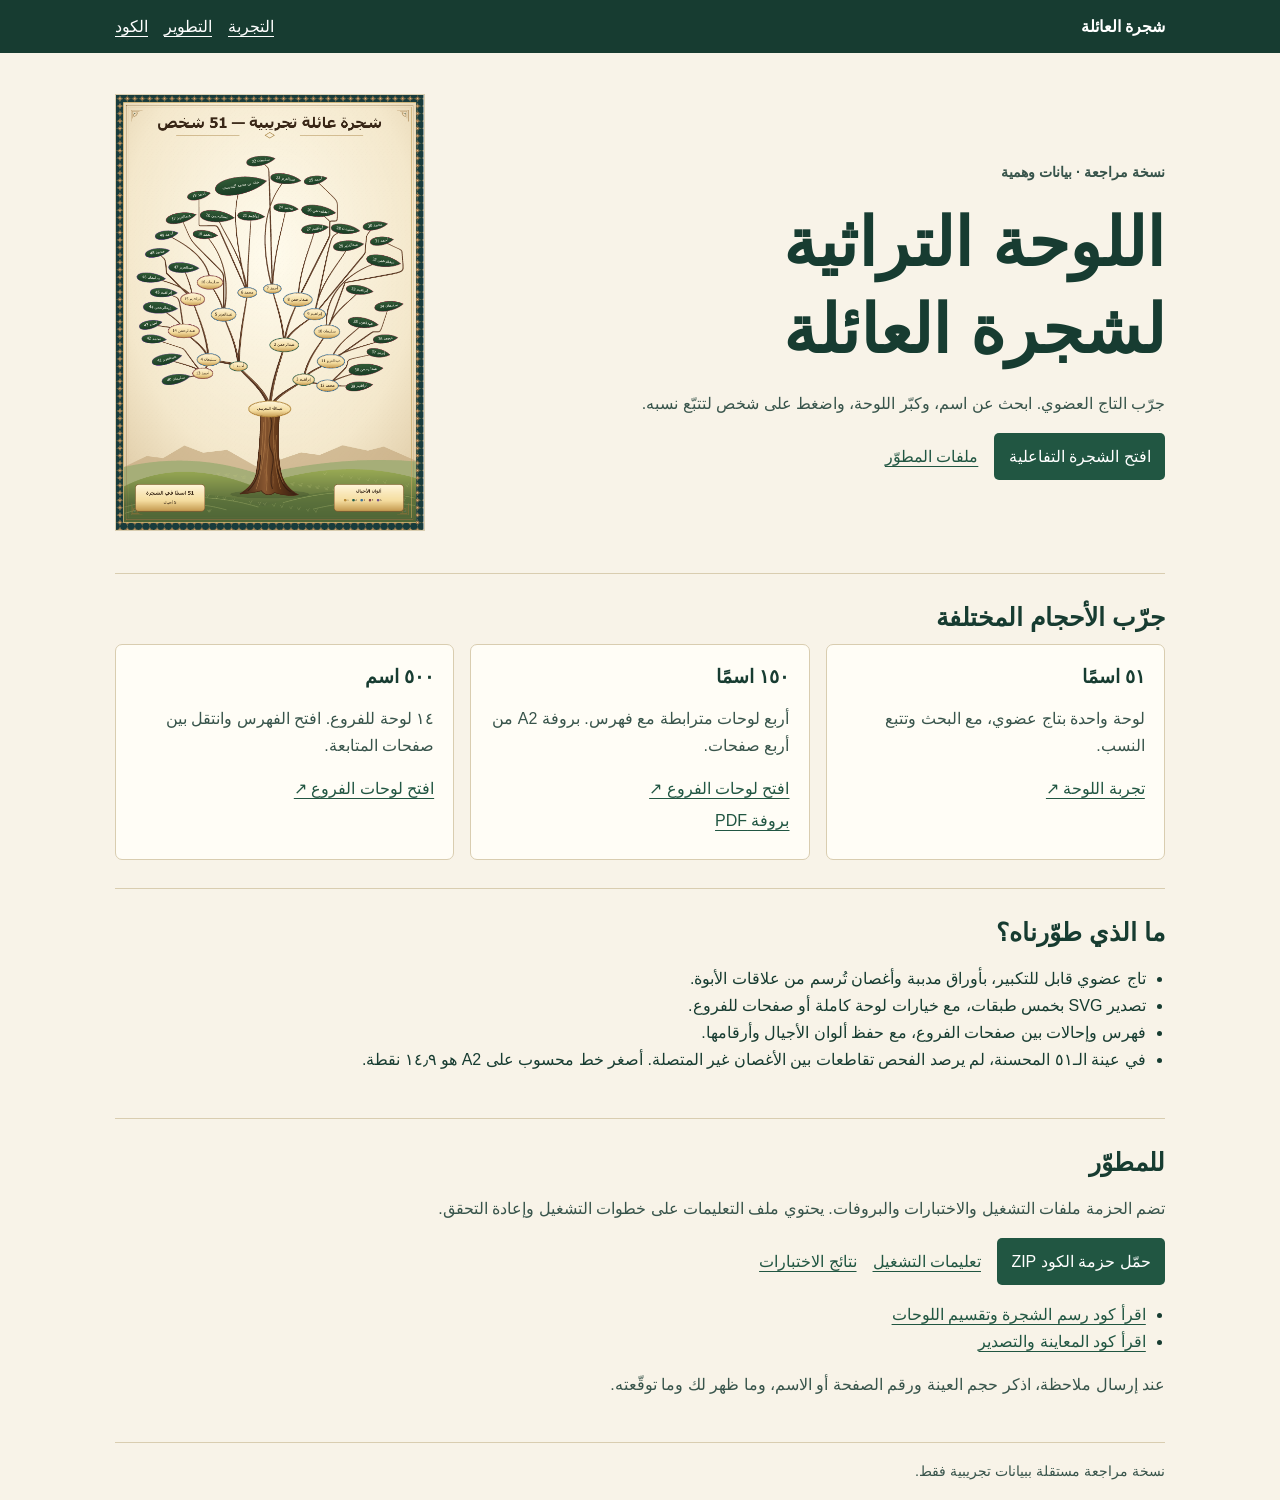
==== index.html @ 1364b68a "Publish family tree review snapshot" ====
<!doctype html>
<html lang="ar" dir="rtl">
<head>
  <meta charset="utf-8">
  <meta name="viewport" content="width=device-width, initial-scale=1">
  <meta name="description" content="نسخة مراجعة لشجرة العائلة التراثية ببيانات تجريبية.">
  <title>شجرة العائلة | نسخة المراجعة</title>
  <link rel="stylesheet" href="review.css">
</head>
<body>
  <header class="top"><div class="wrap bar">
    <a class="brand" href="#start">شجرة العائلة</a>
    <nav aria-label="أقسام الصفحة"><a href="#try">التجربة</a><a href="#changes">التطوير</a><a href="#code">الكود</a></nav>
  </div></header>
  <main id="start" class="wrap">
    <section class="hero" aria-labelledby="title">
      <div>
        <p class="eyebrow">نسخة مراجعة · بيانات وهمية</p>
        <h1 id="title">اللوحة التراثية<br>لشجرة العائلة</h1>
        <p>جرّب التاج العضوي. ابحث عن اسم، وكبّر اللوحة، واضغط على شخص لتتبّع نسبه.</p>
        <div class="actions"><a class="primary" href="samples/tree-51.html">افتح الشجرة التفاعلية</a><a href="#code">ملفات المطوّر</a></div>
      </div>
      <a href="samples/tree-51.html" aria-label="افتح معاينة التاج العضوي">
        <img src="samples/tree-51.png" alt="بروفة التاج العضوي المحسّن: أوراق خضراء تحمل الأسماء وأغصان متدرجة داخل إطار تراثي">
      </a>
    </section>
    <section id="try" aria-labelledby="try-title">
      <h2 id="try-title">جرّب الأحجام المختلفة</h2>
      <div class="cards">
        <article><h3>٥١ اسمًا</h3><p>لوحة واحدة بتاج عضوي، مع البحث وتتبع النسب.</p><a href="samples/tree-51.html">تجربة اللوحة ↗</a></article>
        <article><h3>١٥٠ اسمًا</h3><p>أربع لوحات مترابطة مع فهرس. بروفة A2 من أربع صفحات.</p><a href="samples/branches-150.html">افتح لوحات الفروع ↗</a><a href="samples/branches-150.pdf">بروفة PDF</a></article>
        <article><h3>٥٠٠ اسم</h3><p>١٤ لوحة للفروع. افتح الفهرس وانتقل بين صفحات المتابعة.</p><a href="samples/branches-500.html">افتح لوحات الفروع ↗</a></article>
      </div>
    </section>
    <section id="changes" aria-labelledby="changes-title">
      <h2 id="changes-title">ما الذي طوّرناه؟</h2>
      <ul class="details">
        <li>تاج عضوي قابل للتكبير، بأوراق مدببة وأغصان تُرسم من علاقات الأبوة.</li>
        <li>تصدير SVG بخمس طبقات، مع خيارات لوحة كاملة أو صفحات للفروع.</li>
        <li>فهرس وإحالات بين صفحات الفروع، مع حفظ ألوان الأجيال وأرقامها.</li>
        <li>في عينة الـ٥١ المحسنة، لم يرصد الفحص تقاطعات بين الأغصان غير المتصلة. أصغر خط محسوب على A2 هو ١٤٫٩ نقطة.</li>
      </ul>
    </section>
    <section id="code" aria-labelledby="code-title">
      <h2 id="code-title">للمطوّر</h2>
      <p>تضم الحزمة ملفات التشغيل والاختبارات والبروفات. يحتوي ملف التعليمات على خطوات التشغيل وإعادة التحقق.</p>
      <div class="actions"><a class="primary" href="developer/tree-f-developer-review-v2.zip" download>حمّل حزمة الكود ZIP</a><a href="developer/README.ar.md">تعليمات التشغيل</a><a href="developer/results.json">نتائج الاختبارات</a></div>
      <ul class="details"><li><a href="developer/heritage-poster.js.txt">اقرأ كود رسم الشجرة وتقسيم اللوحات</a></li><li><a href="developer/poster-print.js.txt">اقرأ كود المعاينة والتصدير</a></li></ul>
      <p>عند إرسال ملاحظة، اذكر حجم العينة ورقم الصفحة أو الاسم، وما ظهر لك وما توقّعته.</p>
    </section>
  </main>
  <footer class="wrap foot">نسخة مراجعة مستقلة ببيانات تجريبية فقط.</footer>
</body>
</html>
---- review.css ----
:root{color-scheme:light;--ink:#173c31;--body:#38544b;--paper:#f8f3e8;--card:#fffdf6;--line:#d9cdb0;--accent:#215642}
*{box-sizing:border-box}
body{margin:0;background:var(--paper);color:var(--ink);font:16px/1.7 Tahoma,Arial,sans-serif}
a{color:var(--accent);text-underline-offset:.22em}
a:focus-visible{outline:3px solid #a46c25;outline-offset:4px}
.wrap{width:min(1050px,calc(100% - 36px));margin-inline:auto}
.top{background:var(--ink);color:white}
.top a{color:inherit}.bar,.bar nav,.actions{display:flex;align-items:center;gap:1rem;flex-wrap:wrap}
.bar{justify-content:space-between;padding-block:.8rem}.brand{font-weight:700;text-decoration:none}
.hero{display:grid;grid-template-columns:1.5fr minmax(180px,310px);gap:clamp(1rem,5vw,5rem);align-items:center;padding-block:2.6rem;border-block-end:1px solid var(--line)}
h1,h2,h3{line-height:1.3;margin:0 0 .65rem}h1{font-size:clamp(2.25rem,6vw,4.2rem)}h2{font-size:1.55rem}p{color:var(--body)}
.eyebrow{font-size:.9rem;font-weight:700}.hero img{display:block;width:100%;height:auto;border:1px solid var(--line)}
.primary{display:inline-block;background:var(--accent);color:white;border-radius:5px;padding:.62rem .9rem;text-decoration:none}
section:not(.hero){padding-block:1.75rem;border-block-end:1px solid var(--line)}
.cards{display:grid;grid-template-columns:repeat(3,minmax(0,1fr));gap:1rem}
article{background:var(--card);padding:1.2rem;border:1px solid var(--line);border-radius:7px}
article a{display:block;margin-block:.3rem}.details{padding-inline-start:1.2rem}.foot{padding-block:1rem;color:var(--body);font-size:.9rem}
@media(max-width:650px){.hero,.cards{grid-template-columns:1fr}.hero img{max-width:270px;margin-inline:auto}.bar{align-items:start}.bar nav{gap:.6rem}}
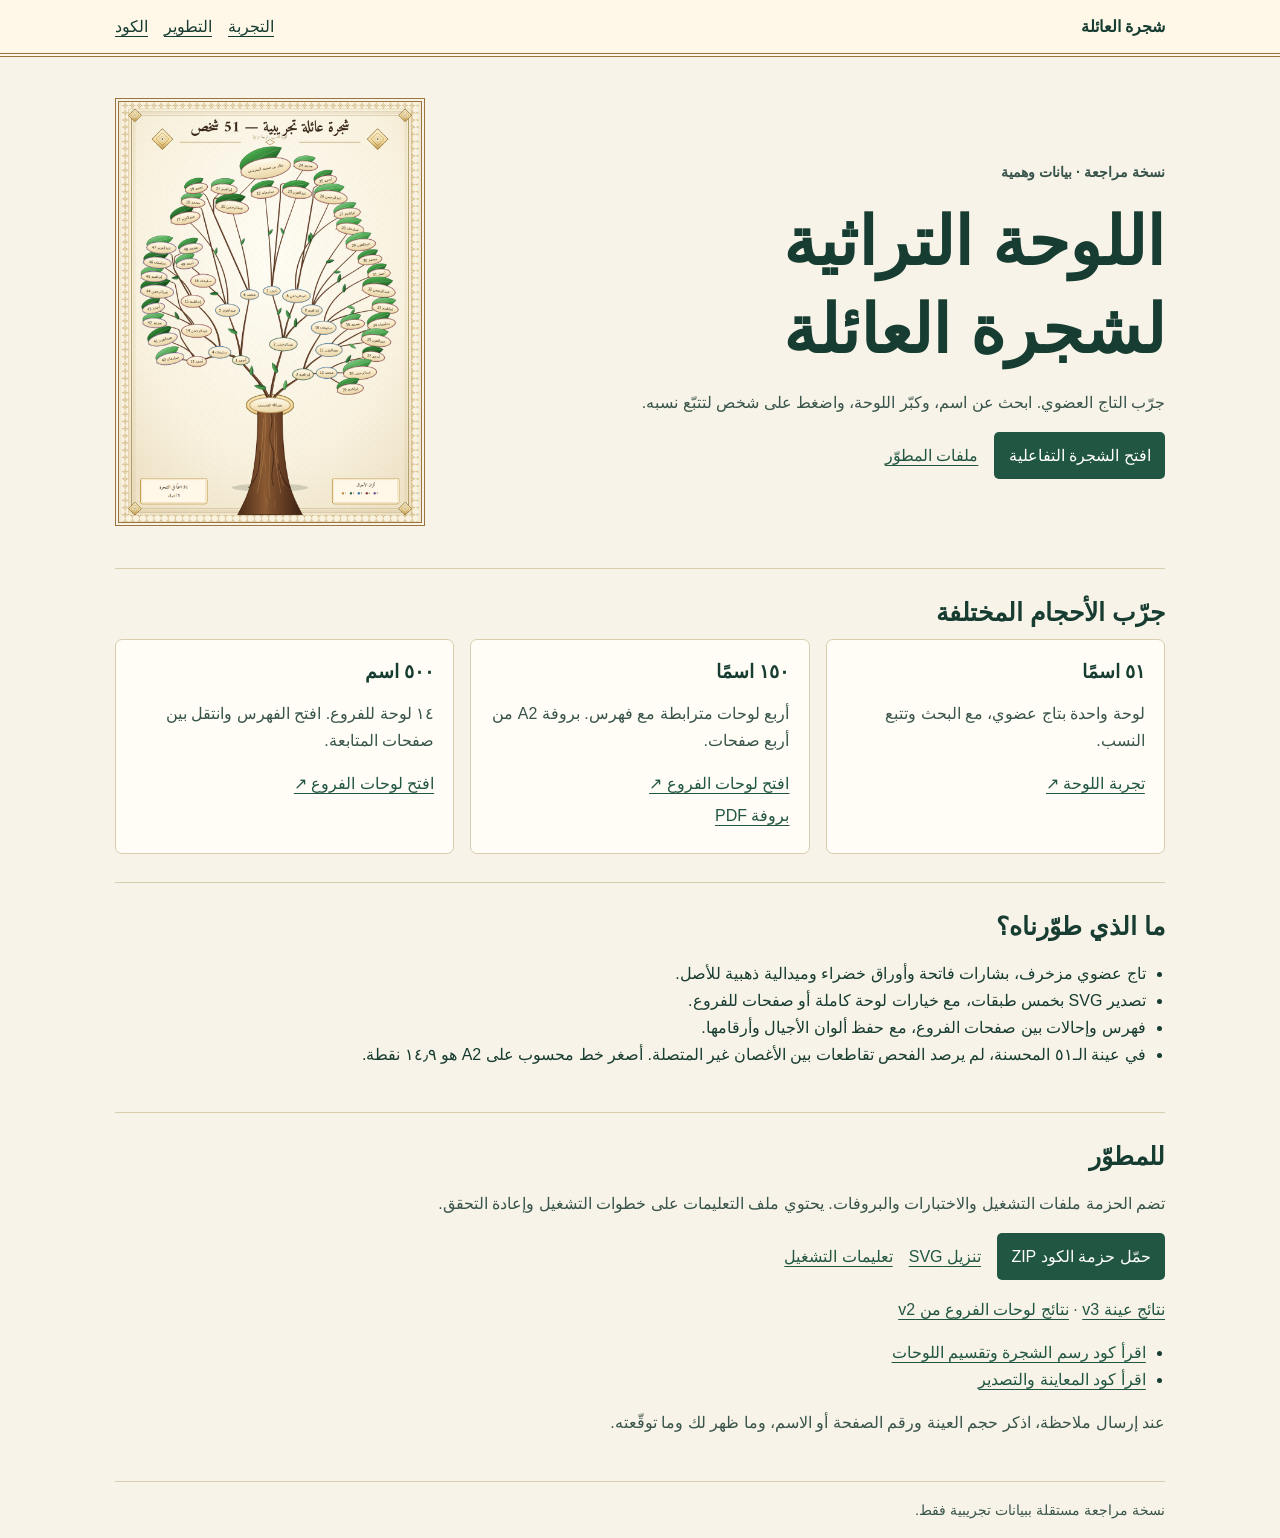
==== commit 7b7afc56: "Publish ornate family tree review v3" ====
--- a/index.html
+++ b/index.html
@@ -21,7 +21,7 @@
         <div class="actions"><a class="primary" href="samples/tree-51.html">افتح الشجرة التفاعلية</a><a href="#code">ملفات المطوّر</a></div>
       </div>
       <a href="samples/tree-51.html" aria-label="افتح معاينة التاج العضوي">
-        <img src="samples/tree-51.png" alt="بروفة التاج العضوي المحسّن: أوراق خضراء تحمل الأسماء وأغصان متدرجة داخل إطار تراثي">
+        <img src="samples/tree-51.png" alt="التاج العضوي المزخرف: شارات بيج للأسماء فوق أوراق خضراء داخل إطار ذهبي">
       </a>
     </section>
     <section id="try" aria-labelledby="try-title">
@@ -35,7 +35,7 @@
     <section id="changes" aria-labelledby="changes-title">
       <h2 id="changes-title">ما الذي طوّرناه؟</h2>
       <ul class="details">
-        <li>تاج عضوي قابل للتكبير، بأوراق مدببة وأغصان تُرسم من علاقات الأبوة.</li>
+        <li>تاج عضوي مزخرف، بشارات فاتحة وأوراق خضراء وميدالية ذهبية للأصل.</li>
         <li>تصدير SVG بخمس طبقات، مع خيارات لوحة كاملة أو صفحات للفروع.</li>
         <li>فهرس وإحالات بين صفحات الفروع، مع حفظ ألوان الأجيال وأرقامها.</li>
         <li>في عينة الـ٥١ المحسنة، لم يرصد الفحص تقاطعات بين الأغصان غير المتصلة. أصغر خط محسوب على A2 هو ١٤٫٩ نقطة.</li>
@@ -44,7 +44,8 @@
     <section id="code" aria-labelledby="code-title">
       <h2 id="code-title">للمطوّر</h2>
       <p>تضم الحزمة ملفات التشغيل والاختبارات والبروفات. يحتوي ملف التعليمات على خطوات التشغيل وإعادة التحقق.</p>
-      <div class="actions"><a class="primary" href="developer/tree-f-developer-review-v2.zip" download>حمّل حزمة الكود ZIP</a><a href="developer/README.ar.md">تعليمات التشغيل</a><a href="developer/results.json">نتائج الاختبارات</a></div>
+      <div class="actions"><a class="primary" href="developer/tree-f-review-ornate-v3.zip" download>حمّل حزمة الكود ZIP</a><a href="samples/tree-51.svg" download>تنزيل SVG</a><a href="developer/README.ar.md">تعليمات التشغيل</a></div>
+      <p><a href="developer/ornate-v3-results.json">نتائج عينة v3</a> · <a href="developer/results.json">نتائج لوحات الفروع من v2</a></p>
       <ul class="details"><li><a href="developer/heritage-poster.js.txt">اقرأ كود رسم الشجرة وتقسيم اللوحات</a></li><li><a href="developer/poster-print.js.txt">اقرأ كود المعاينة والتصدير</a></li></ul>
       <p>عند إرسال ملاحظة، اذكر حجم العينة ورقم الصفحة أو الاسم، وما ظهر لك وما توقّعته.</p>
     </section>
--- a/review.css
+++ b/review.css
@@ -4,12 +4,12 @@
 a{color:var(--accent);text-underline-offset:.22em}
 a:focus-visible{outline:3px solid #a46c25;outline-offset:4px}
 .wrap{width:min(1050px,calc(100% - 36px));margin-inline:auto}
-.top{background:var(--ink);color:white}
+.top{background:#fff8e8;color:var(--ink);border-block-end:4px double #9d743c}
 .top a{color:inherit}.bar,.bar nav,.actions{display:flex;align-items:center;gap:1rem;flex-wrap:wrap}
 .bar{justify-content:space-between;padding-block:.8rem}.brand{font-weight:700;text-decoration:none}
 .hero{display:grid;grid-template-columns:1.5fr minmax(180px,310px);gap:clamp(1rem,5vw,5rem);align-items:center;padding-block:2.6rem;border-block-end:1px solid var(--line)}
 h1,h2,h3{line-height:1.3;margin:0 0 .65rem}h1{font-size:clamp(2.25rem,6vw,4.2rem)}h2{font-size:1.55rem}p{color:var(--body)}
-.eyebrow{font-size:.9rem;font-weight:700}.hero img{display:block;width:100%;height:auto;border:1px solid var(--line)}
+.eyebrow{font-size:.9rem;font-weight:700}.hero img{display:block;width:100%;height:auto;border:4px double #9d743c}
 .primary{display:inline-block;background:var(--accent);color:white;border-radius:5px;padding:.62rem .9rem;text-decoration:none}
 section:not(.hero){padding-block:1.75rem;border-block-end:1px solid var(--line)}
 .cards{display:grid;grid-template-columns:repeat(3,minmax(0,1fr));gap:1rem}
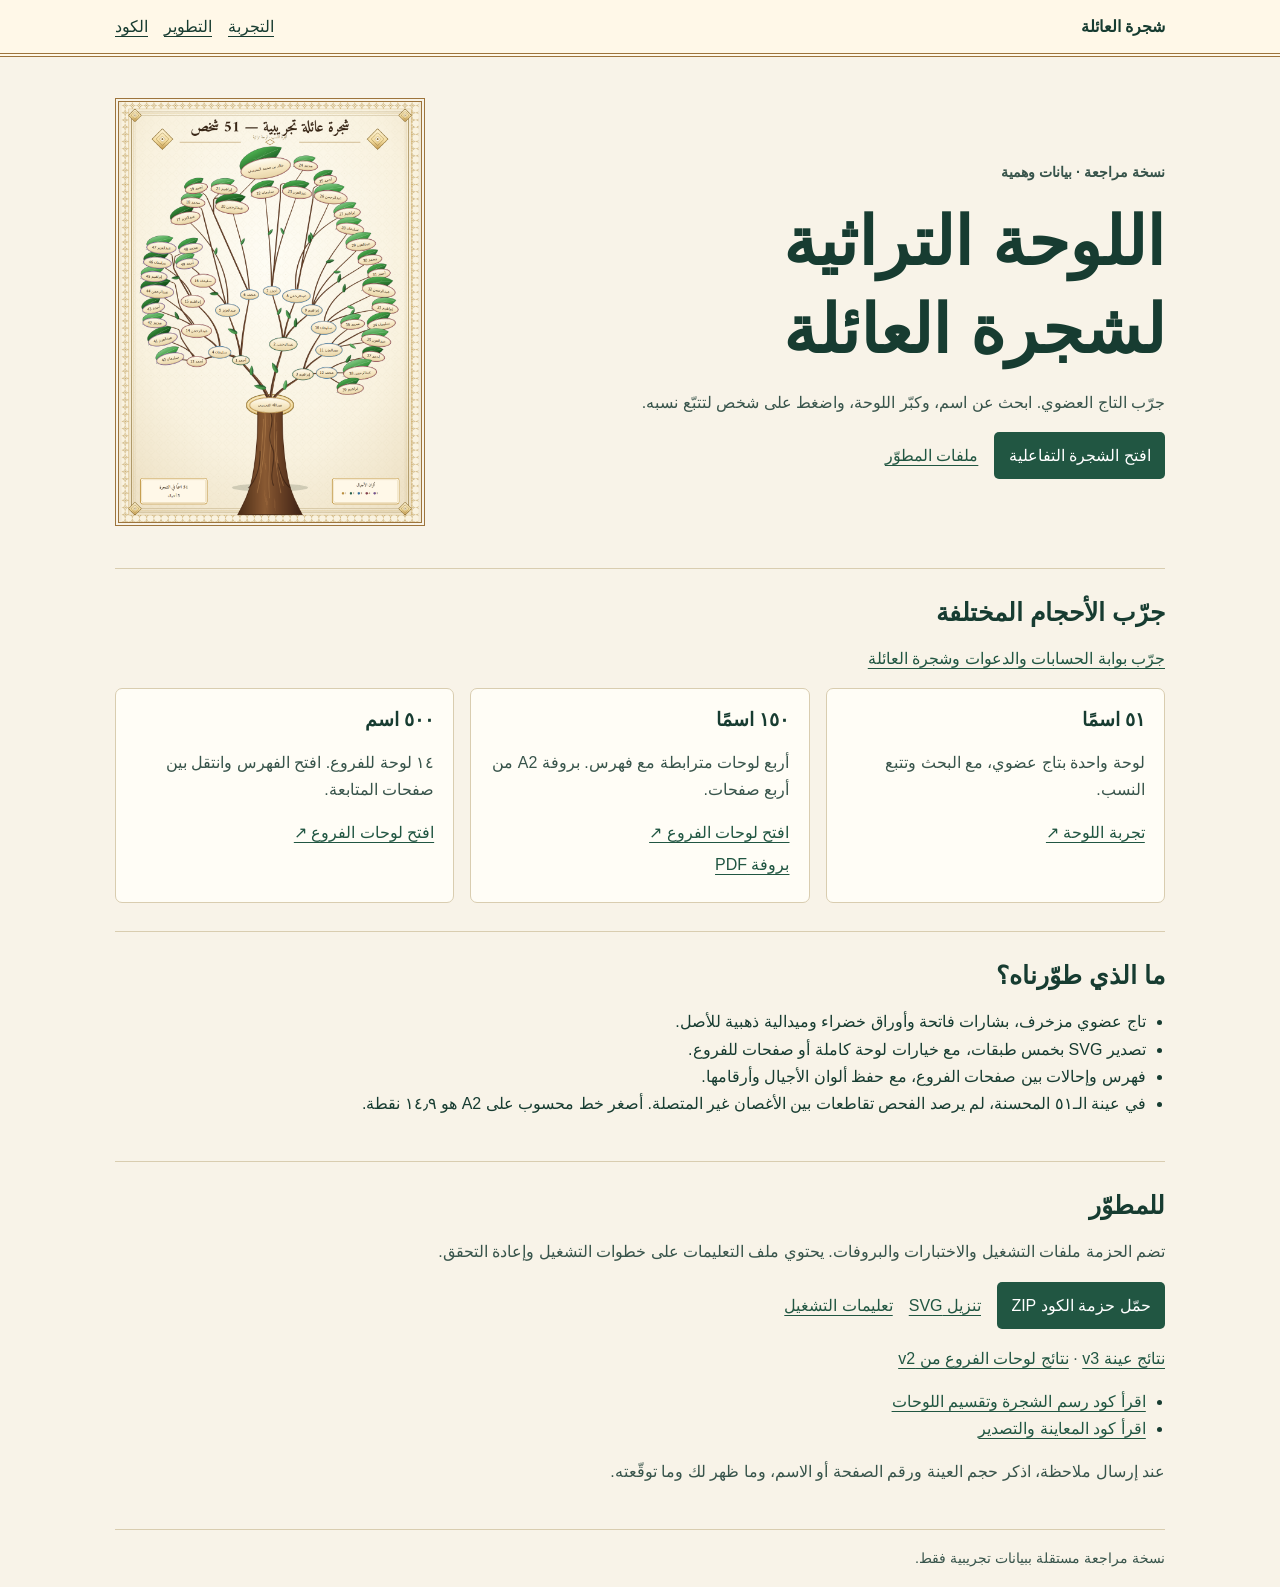
==== commit e4a28508: "Publish a synthetic family portal preview for sharing" ====
--- a/index.html
+++ b/index.html
@@ -26,6 +26,7 @@
     </section>
     <section id="try" aria-labelledby="try-title">
       <h2 id="try-title">جرّب الأحجام المختلفة</h2>
+      <p><a href="portal/preview.html">جرّب بوابة الحسابات والدعوات وشجرة العائلة</a></p>
       <div class="cards">
         <article><h3>٥١ اسمًا</h3><p>لوحة واحدة بتاج عضوي، مع البحث وتتبع النسب.</p><a href="samples/tree-51.html">تجربة اللوحة ↗</a></article>
         <article><h3>١٥٠ اسمًا</h3><p>أربع لوحات مترابطة مع فهرس. بروفة A2 من أربع صفحات.</p><a href="samples/branches-150.html">افتح لوحات الفروع ↗</a><a href="samples/branches-150.pdf">بروفة PDF</a></article>
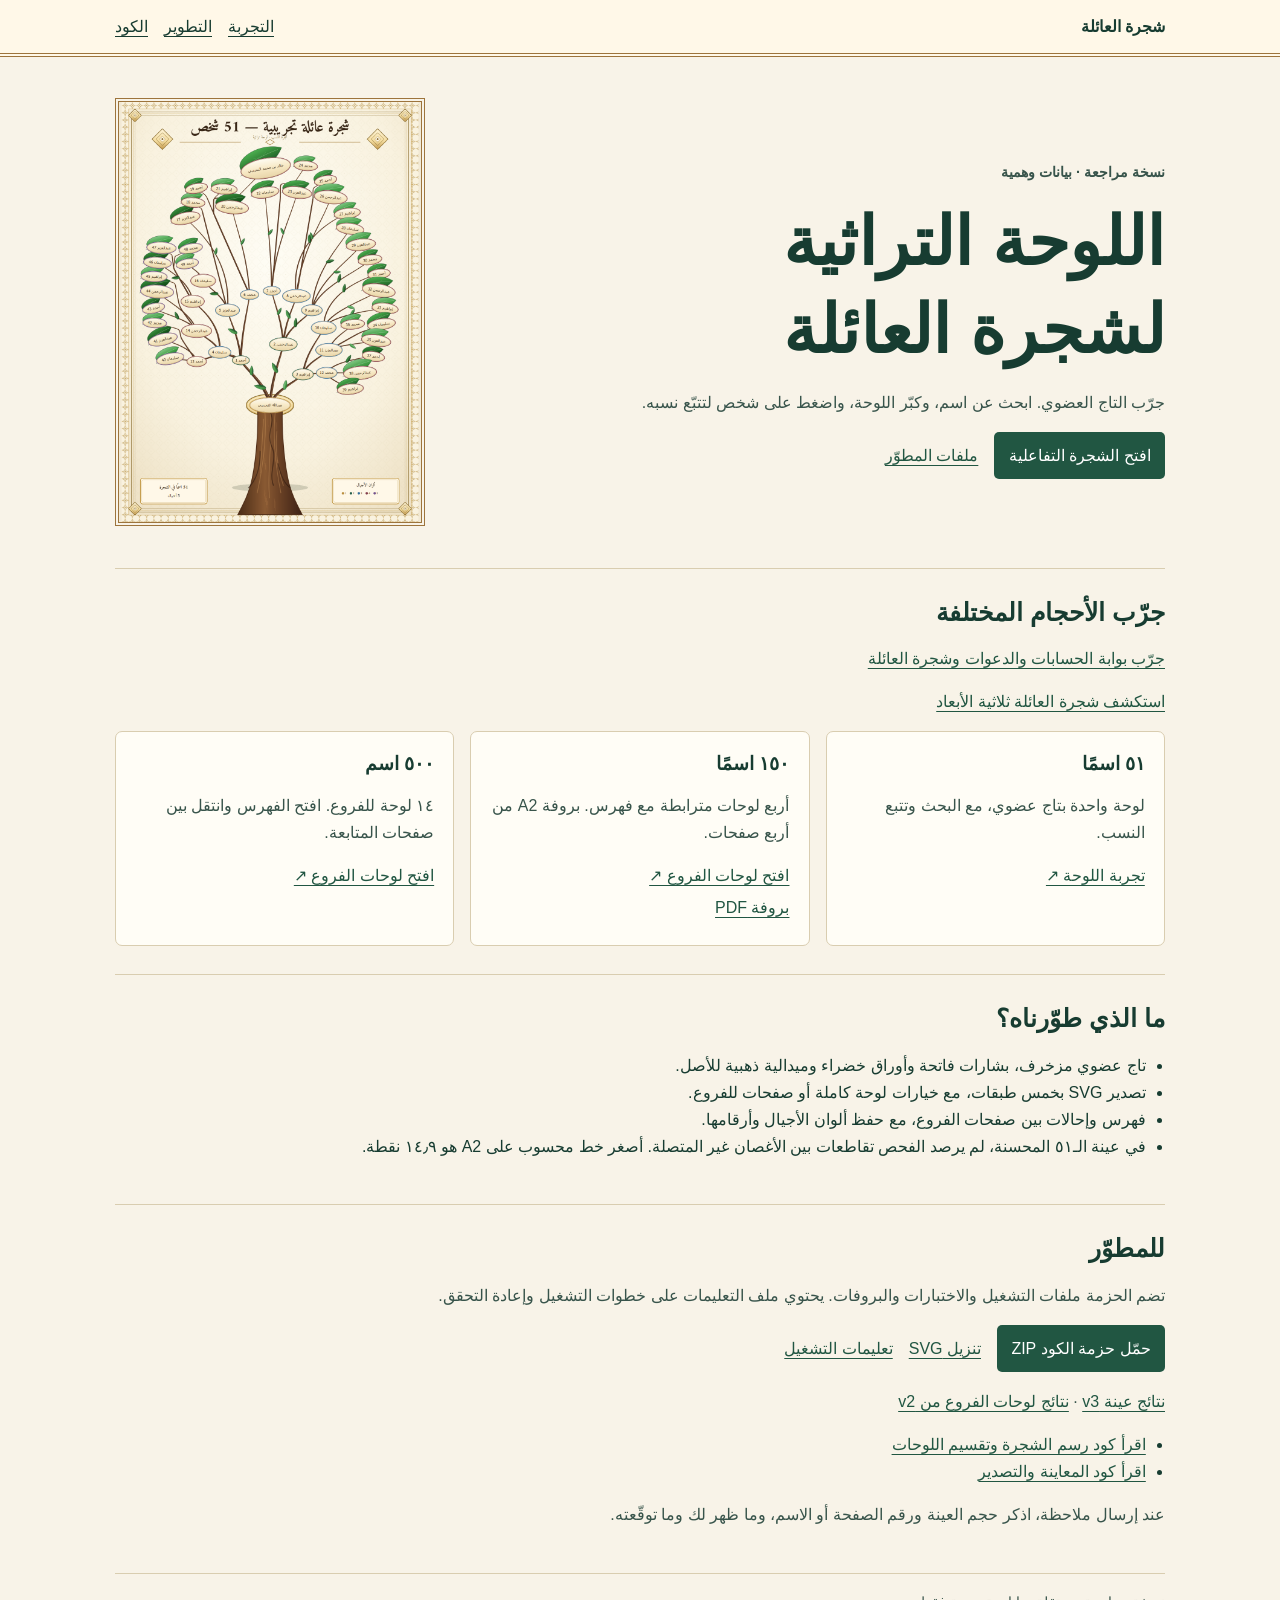
==== commit 9b7844b5: "Prototype an Arabic 3D family-tree tour" ====
--- a/index.html
+++ b/index.html
@@ -27,6 +27,7 @@
     <section id="try" aria-labelledby="try-title">
       <h2 id="try-title">جرّب الأحجام المختلفة</h2>
       <p><a href="portal/preview.html">جرّب بوابة الحسابات والدعوات وشجرة العائلة</a></p>
+      <p><a href="portal/world/">استكشف شجرة العائلة ثلاثية الأبعاد</a></p>
       <div class="cards">
         <article><h3>٥١ اسمًا</h3><p>لوحة واحدة بتاج عضوي، مع البحث وتتبع النسب.</p><a href="samples/tree-51.html">تجربة اللوحة ↗</a></article>
         <article><h3>١٥٠ اسمًا</h3><p>أربع لوحات مترابطة مع فهرس. بروفة A2 من أربع صفحات.</p><a href="samples/branches-150.html">افتح لوحات الفروع ↗</a><a href="samples/branches-150.pdf">بروفة PDF</a></article>
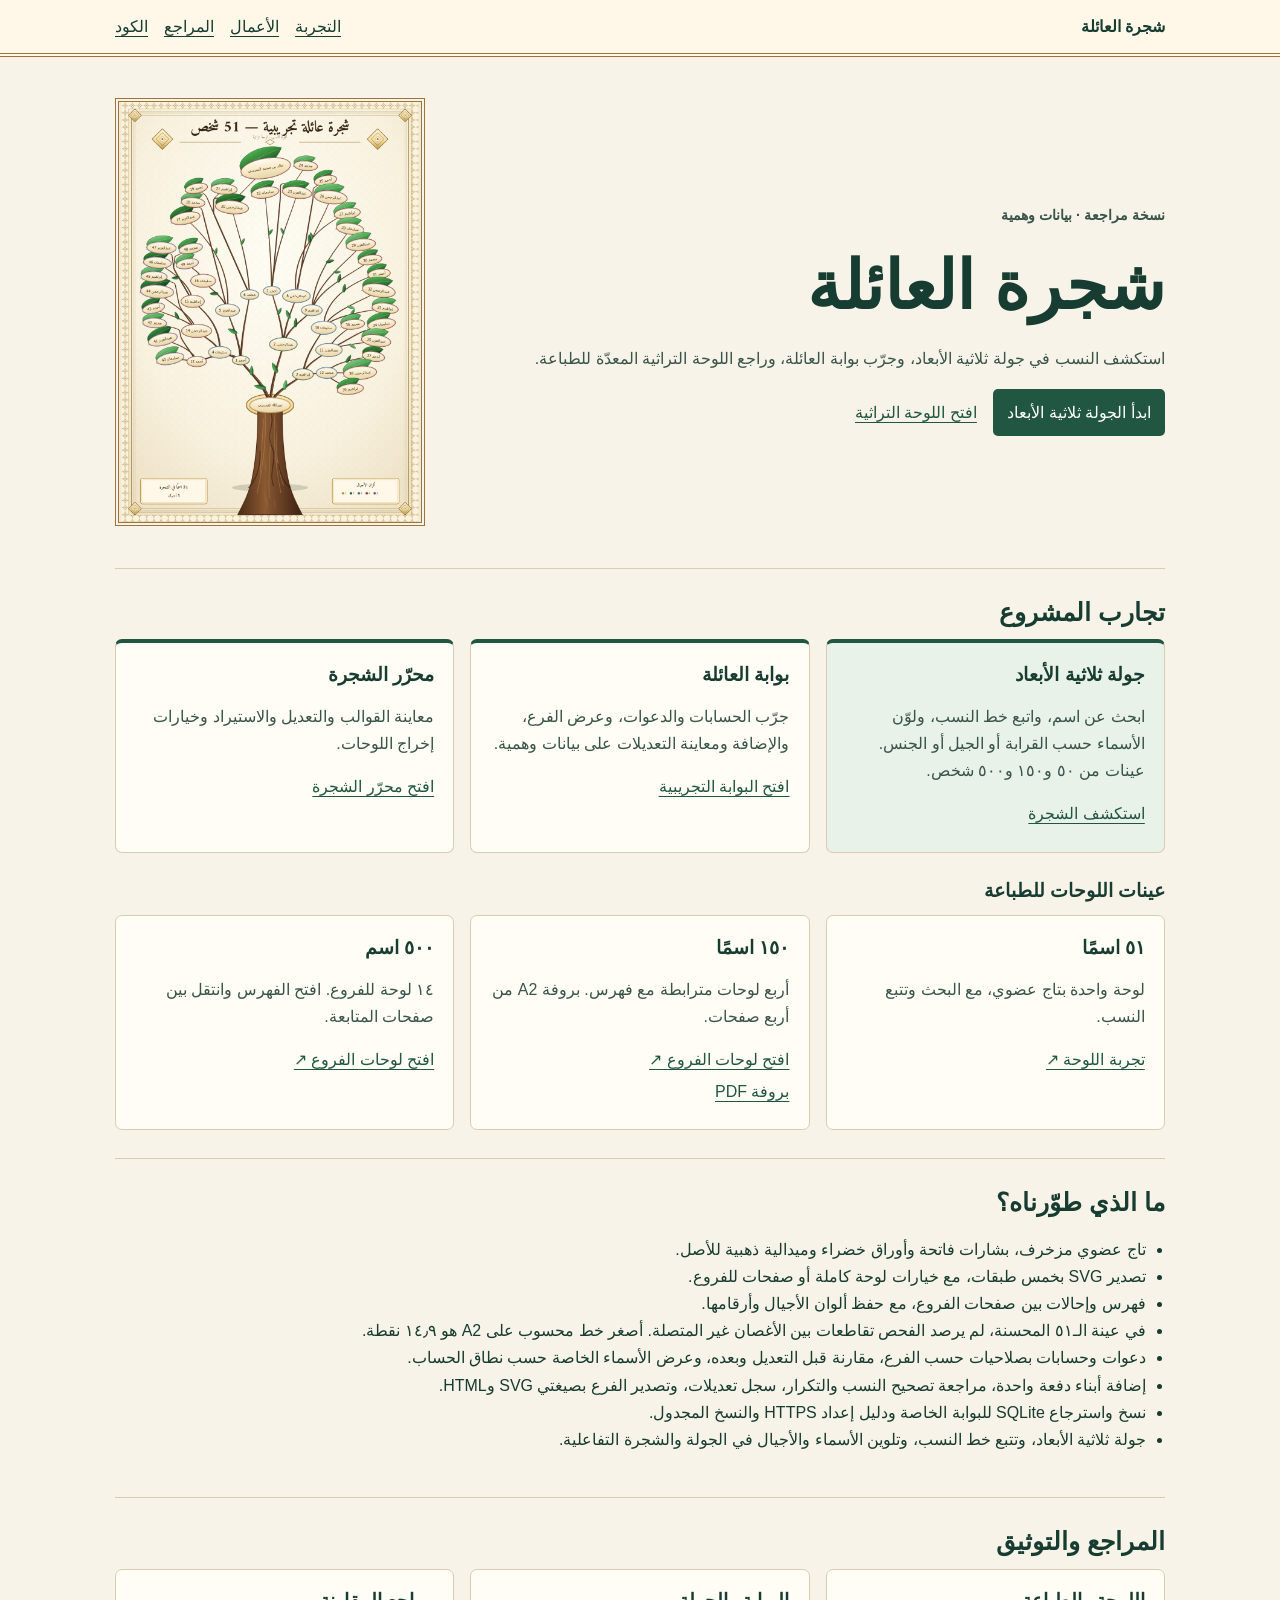
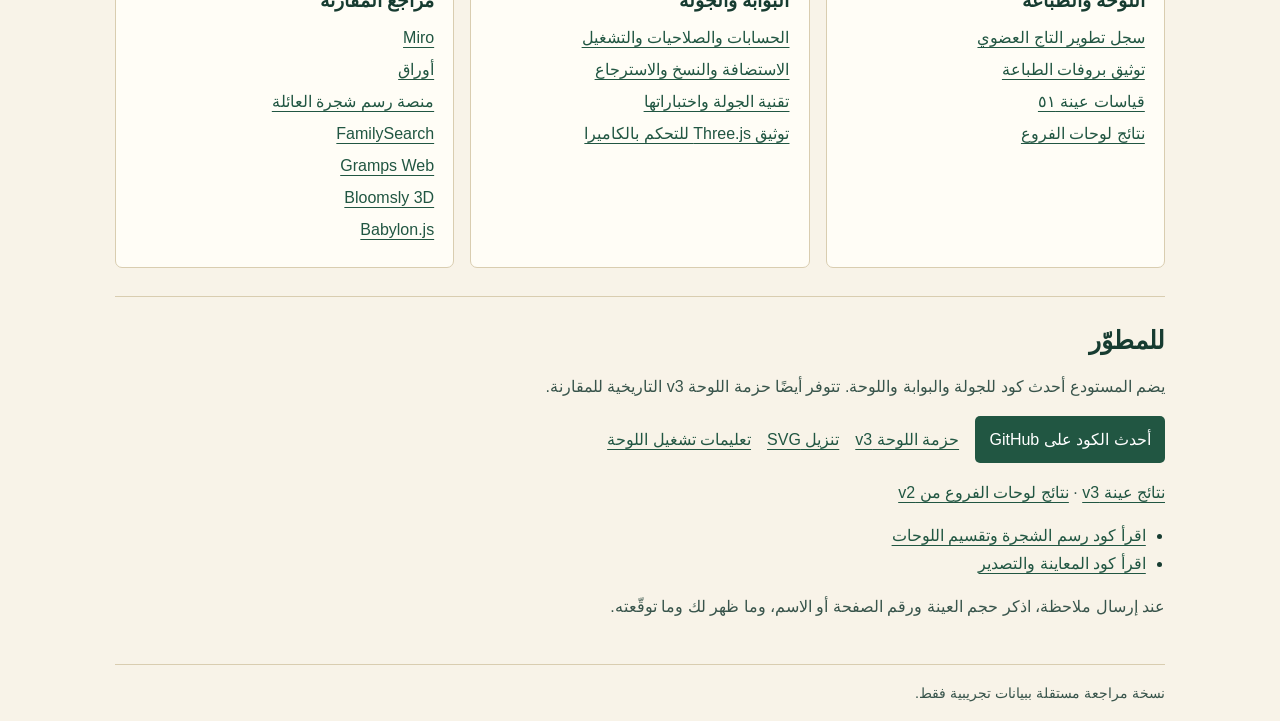
==== commit bea1e1fd: "Color the 3D genealogy tour and index the review site" ====
--- a/index.html
+++ b/index.html
@@ -10,24 +10,28 @@
 <body>
   <header class="top"><div class="wrap bar">
     <a class="brand" href="#start">شجرة العائلة</a>
-    <nav aria-label="أقسام الصفحة"><a href="#try">التجربة</a><a href="#changes">التطوير</a><a href="#code">الكود</a></nav>
+    <nav aria-label="أقسام الصفحة"><a href="#try">التجربة</a><a href="#changes">الأعمال</a><a href="#references">المراجع</a><a href="#code">الكود</a></nav>
   </div></header>
   <main id="start" class="wrap">
     <section class="hero" aria-labelledby="title">
       <div>
         <p class="eyebrow">نسخة مراجعة · بيانات وهمية</p>
-        <h1 id="title">اللوحة التراثية<br>لشجرة العائلة</h1>
-        <p>جرّب التاج العضوي. ابحث عن اسم، وكبّر اللوحة، واضغط على شخص لتتبّع نسبه.</p>
-        <div class="actions"><a class="primary" href="samples/tree-51.html">افتح الشجرة التفاعلية</a><a href="#code">ملفات المطوّر</a></div>
+        <h1 id="title">شجرة العائلة</h1>
+        <p>استكشف النسب في جولة ثلاثية الأبعاد، وجرّب بوابة العائلة، وراجع اللوحة التراثية المعدّة للطباعة.</p>
+        <div class="actions"><a class="primary" href="portal/world/">ابدأ الجولة ثلاثية الأبعاد</a><a href="samples/tree-51.html">افتح اللوحة التراثية</a></div>
       </div>
       <a href="samples/tree-51.html" aria-label="افتح معاينة التاج العضوي">
         <img src="samples/tree-51.png" alt="التاج العضوي المزخرف: شارات بيج للأسماء فوق أوراق خضراء داخل إطار ذهبي">
       </a>
     </section>
     <section id="try" aria-labelledby="try-title">
-      <h2 id="try-title">جرّب الأحجام المختلفة</h2>
-      <p><a href="portal/preview.html">جرّب بوابة الحسابات والدعوات وشجرة العائلة</a></p>
-      <p><a href="portal/world/">استكشف شجرة العائلة ثلاثية الأبعاد</a></p>
+      <h2 id="try-title">تجارب المشروع</h2>
+      <div class="cards feature-cards">
+        <article><h3>جولة ثلاثية الأبعاد</h3><p>ابحث عن اسم، واتبع خط النسب، ولوّن الأسماء حسب القرابة أو الجيل أو الجنس. عينات من ٥٠ و١٥٠ و٥٠٠ شخص.</p><a href="portal/world/">استكشف الشجرة</a></article>
+        <article><h3>بوابة العائلة</h3><p>جرّب الحسابات والدعوات، وعرض الفرع، والإضافة ومعاينة التعديلات على بيانات وهمية.</p><a href="portal/preview.html">افتح البوابة التجريبية</a></article>
+        <article><h3>محرّر الشجرة</h3><p>معاينة القوالب والتعديل والاستيراد وخيارات إخراج اللوحات.</p><a href="Claud/family-tree.html">افتح محرّر الشجرة</a></article>
+      </div>
+      <h3 class="sample-title">عينات اللوحات للطباعة</h3>
       <div class="cards">
         <article><h3>٥١ اسمًا</h3><p>لوحة واحدة بتاج عضوي، مع البحث وتتبع النسب.</p><a href="samples/tree-51.html">تجربة اللوحة ↗</a></article>
         <article><h3>١٥٠ اسمًا</h3><p>أربع لوحات مترابطة مع فهرس. بروفة A2 من أربع صفحات.</p><a href="samples/branches-150.html">افتح لوحات الفروع ↗</a><a href="samples/branches-150.pdf">بروفة PDF</a></article>
@@ -41,12 +45,24 @@
         <li>تصدير SVG بخمس طبقات، مع خيارات لوحة كاملة أو صفحات للفروع.</li>
         <li>فهرس وإحالات بين صفحات الفروع، مع حفظ ألوان الأجيال وأرقامها.</li>
         <li>في عينة الـ٥١ المحسنة، لم يرصد الفحص تقاطعات بين الأغصان غير المتصلة. أصغر خط محسوب على A2 هو ١٤٫٩ نقطة.</li>
+        <li>دعوات وحسابات بصلاحيات حسب الفرع، مقارنة قبل التعديل وبعده، وعرض الأسماء الخاصة حسب نطاق الحساب.</li>
+        <li>إضافة أبناء دفعة واحدة، مراجعة تصحيح النسب والتكرار، سجل تعديلات، وتصدير الفرع بصيغتي SVG وHTML.</li>
+        <li>نسخ واسترجاع SQLite للبوابة الخاصة ودليل إعداد HTTPS والنسخ المجدول.</li>
+        <li>جولة ثلاثية الأبعاد، وتتبع خط النسب، وتلوين الأسماء والأجيال في الجولة والشجرة التفاعلية.</li>
       </ul>
+    </section>
+    <section id="references" aria-labelledby="references-title">
+      <h2 id="references-title">المراجع والتوثيق</h2>
+      <div class="cards">
+        <article><h3>اللوحة والطباعة</h3><a href="CHANGES-ornate-v3.md">سجل تطوير التاج العضوي</a><a href="developer/ornate-poster-proof.ar.md">توثيق بروفات الطباعة</a><a href="developer/ornate-v3-results.json">قياسات عينة ٥١</a><a href="developer/results.json">نتائج لوحات الفروع</a></article>
+        <article><h3>البوابة والجولة</h3><a href="portal/README.ar.md">الحسابات والصلاحيات والتشغيل</a><a href="portal/deploy/README.ar.md">الاستضافة والنسخ والاسترجاع</a><a href="portal/world/README.ar.md">تقنية الجولة واختباراتها</a><a href="https://threejs.org/docs/pages/OrbitControls.html">توثيق Three.js للتحكم بالكاميرا</a></article>
+        <article><h3>مراجع المقارنة</h3><a href="https://miro.com/ar/templates/family-tree/">Miro</a><a href="https://awraq.app/">أوراق</a><a href="https://livefamilytrees.com/wp/">منصة رسم شجرة العائلة</a><a href="https://www.familysearch.org/en/help/helpcenter/article/how-do-i-use-the-fan-chart-view-in-family-tree">FamilySearch</a><a href="https://www.grampsweb.org/features/">Gramps Web</a><a href="https://bloomsly.org/">Bloomsly 3D</a><a href="https://www.babylonjs.com/specifications/">Babylon.js</a></article>
+      </div>
     </section>
     <section id="code" aria-labelledby="code-title">
       <h2 id="code-title">للمطوّر</h2>
-      <p>تضم الحزمة ملفات التشغيل والاختبارات والبروفات. يحتوي ملف التعليمات على خطوات التشغيل وإعادة التحقق.</p>
-      <div class="actions"><a class="primary" href="developer/tree-f-review-ornate-v3.zip" download>حمّل حزمة الكود ZIP</a><a href="samples/tree-51.svg" download>تنزيل SVG</a><a href="developer/README.ar.md">تعليمات التشغيل</a></div>
+      <p>يضم المستودع أحدث كود للجولة والبوابة واللوحة. تتوفر أيضًا حزمة اللوحة v3 التاريخية للمقارنة.</p>
+      <div class="actions"><a class="primary" href="https://github.com/mohammedb1997/tree-f-review">أحدث الكود على GitHub</a><a href="developer/tree-f-review-ornate-v3.zip" download>حزمة اللوحة v3</a><a href="samples/tree-51.svg" download>تنزيل SVG</a><a href="developer/README.ar.md">تعليمات تشغيل اللوحة</a></div>
       <p><a href="developer/ornate-v3-results.json">نتائج عينة v3</a> · <a href="developer/results.json">نتائج لوحات الفروع من v2</a></p>
       <ul class="details"><li><a href="developer/heritage-poster.js.txt">اقرأ كود رسم الشجرة وتقسيم اللوحات</a></li><li><a href="developer/poster-print.js.txt">اقرأ كود المعاينة والتصدير</a></li></ul>
       <p>عند إرسال ملاحظة، اذكر حجم العينة ورقم الصفحة أو الاسم، وما ظهر لك وما توقّعته.</p>
--- a/review.css
+++ b/review.css
@@ -15,4 +15,7 @@
 .cards{display:grid;grid-template-columns:repeat(3,minmax(0,1fr));gap:1rem}
 article{background:var(--card);padding:1.2rem;border:1px solid var(--line);border-radius:7px}
 article a{display:block;margin-block:.3rem}.details{padding-inline-start:1.2rem}.foot{padding-block:1rem;color:var(--body);font-size:.9rem}
+.feature-cards article{border-block-start:4px solid var(--accent)}
+.feature-cards article:first-child{background:#e9f2e8}
+.sample-title{margin-block:1.65rem .75rem}
 @media(max-width:650px){.hero,.cards{grid-template-columns:1fr}.hero img{max-width:270px;margin-inline:auto}.bar{align-items:start}.bar nav{gap:.6rem}}
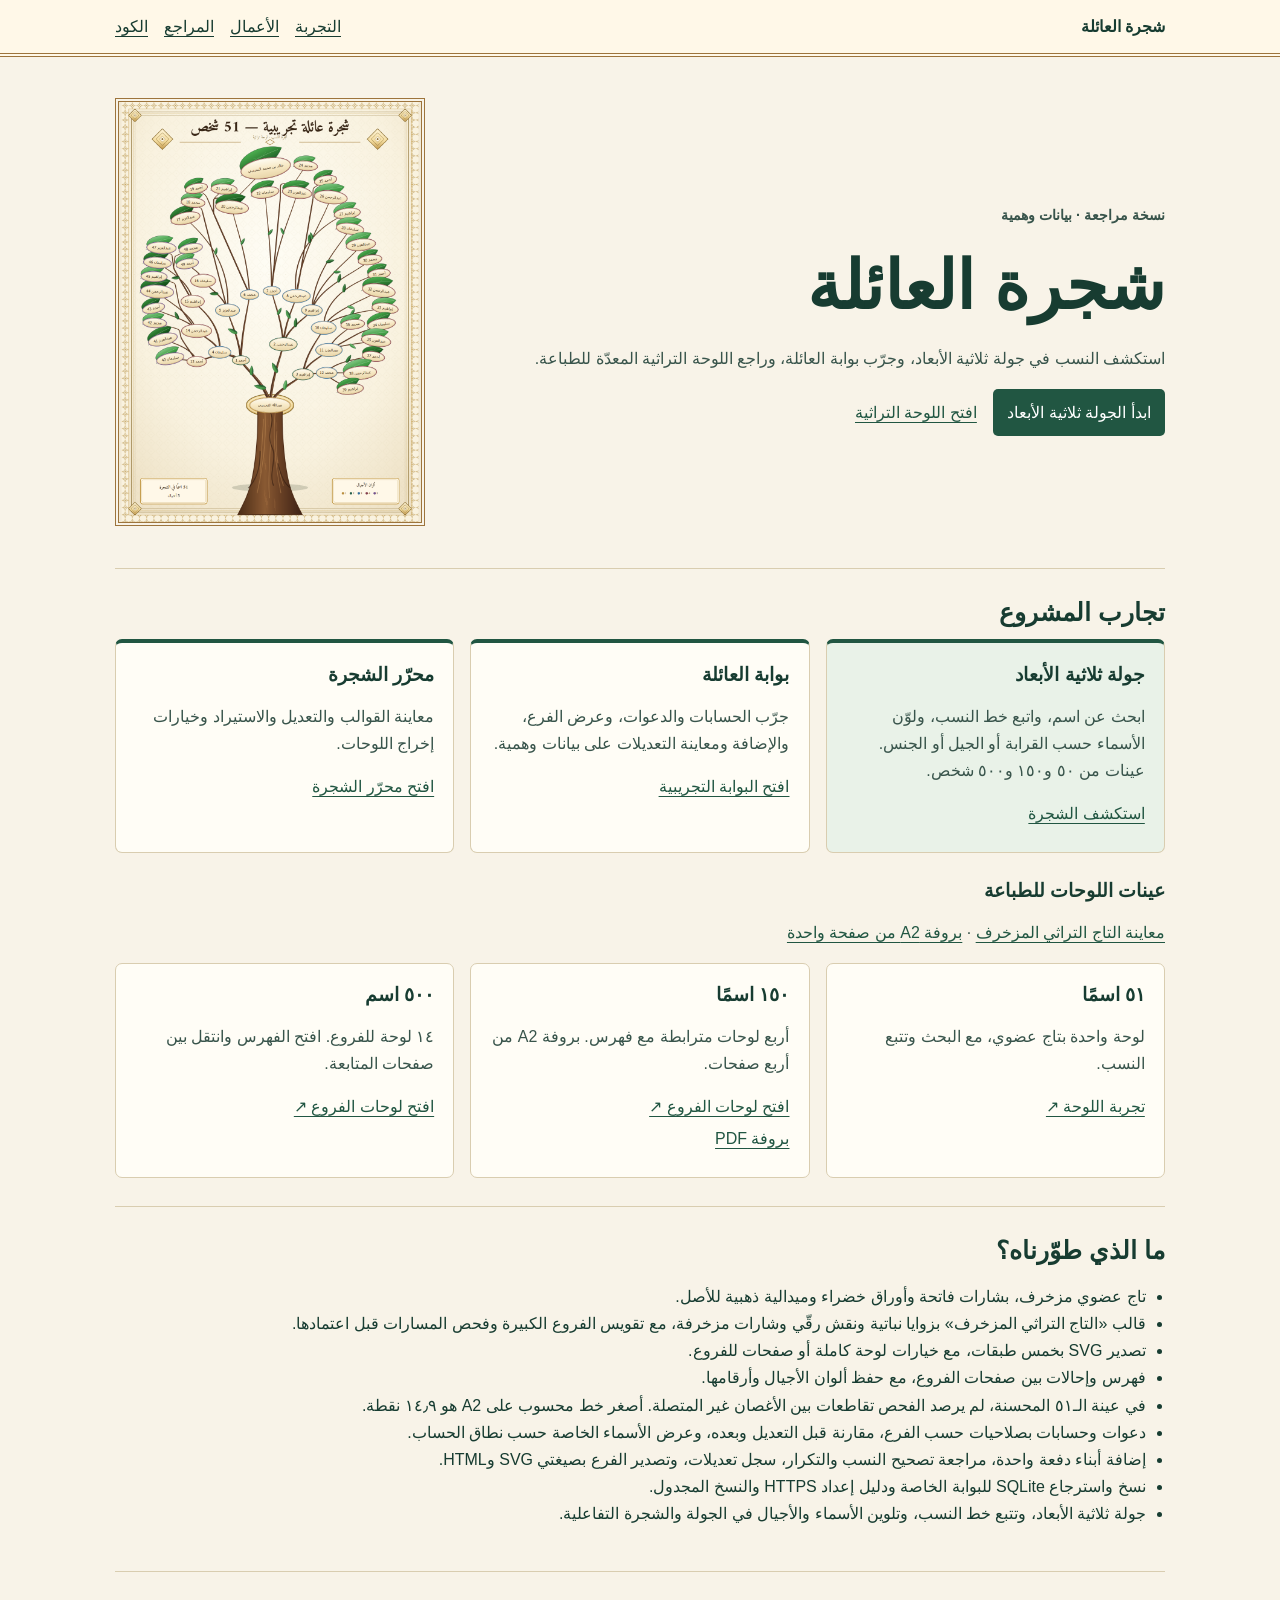
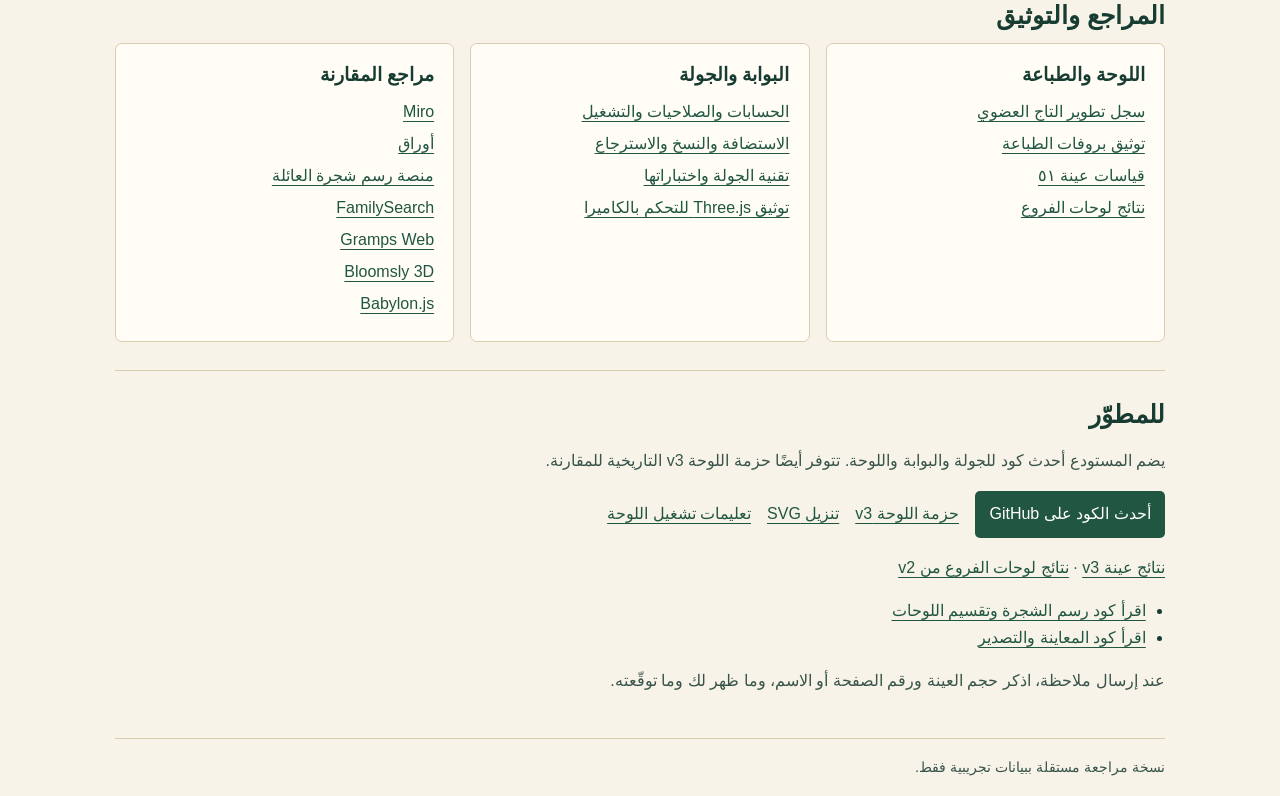
==== commit 7727054e: "Add an engraved heritage family-tree print template" ====
--- a/index.html
+++ b/index.html
@@ -32,6 +32,7 @@
         <article><h3>محرّر الشجرة</h3><p>معاينة القوالب والتعديل والاستيراد وخيارات إخراج اللوحات.</p><a href="Claud/family-tree.html">افتح محرّر الشجرة</a></article>
       </div>
       <h3 class="sample-title">عينات اللوحات للطباعة</h3>
+      <p><a href="samples/engraved-crown-51.html">معاينة التاج التراثي المزخرف</a> · <a href="samples/engraved-crown-51.pdf">بروفة A2 من صفحة واحدة</a></p>
       <div class="cards">
         <article><h3>٥١ اسمًا</h3><p>لوحة واحدة بتاج عضوي، مع البحث وتتبع النسب.</p><a href="samples/tree-51.html">تجربة اللوحة ↗</a></article>
         <article><h3>١٥٠ اسمًا</h3><p>أربع لوحات مترابطة مع فهرس. بروفة A2 من أربع صفحات.</p><a href="samples/branches-150.html">افتح لوحات الفروع ↗</a><a href="samples/branches-150.pdf">بروفة PDF</a></article>
@@ -42,6 +43,7 @@
       <h2 id="changes-title">ما الذي طوّرناه؟</h2>
       <ul class="details">
         <li>تاج عضوي مزخرف، بشارات فاتحة وأوراق خضراء وميدالية ذهبية للأصل.</li>
+        <li>قالب «التاج التراثي المزخرف» بزوايا نباتية ونقش رقّي وشارات مزخرفة، مع تقويس الفروع الكبيرة وفحص المسارات قبل اعتمادها.</li>
         <li>تصدير SVG بخمس طبقات، مع خيارات لوحة كاملة أو صفحات للفروع.</li>
         <li>فهرس وإحالات بين صفحات الفروع، مع حفظ ألوان الأجيال وأرقامها.</li>
         <li>في عينة الـ٥١ المحسنة، لم يرصد الفحص تقاطعات بين الأغصان غير المتصلة. أصغر خط محسوب على A2 هو ١٤٫٩ نقطة.</li>
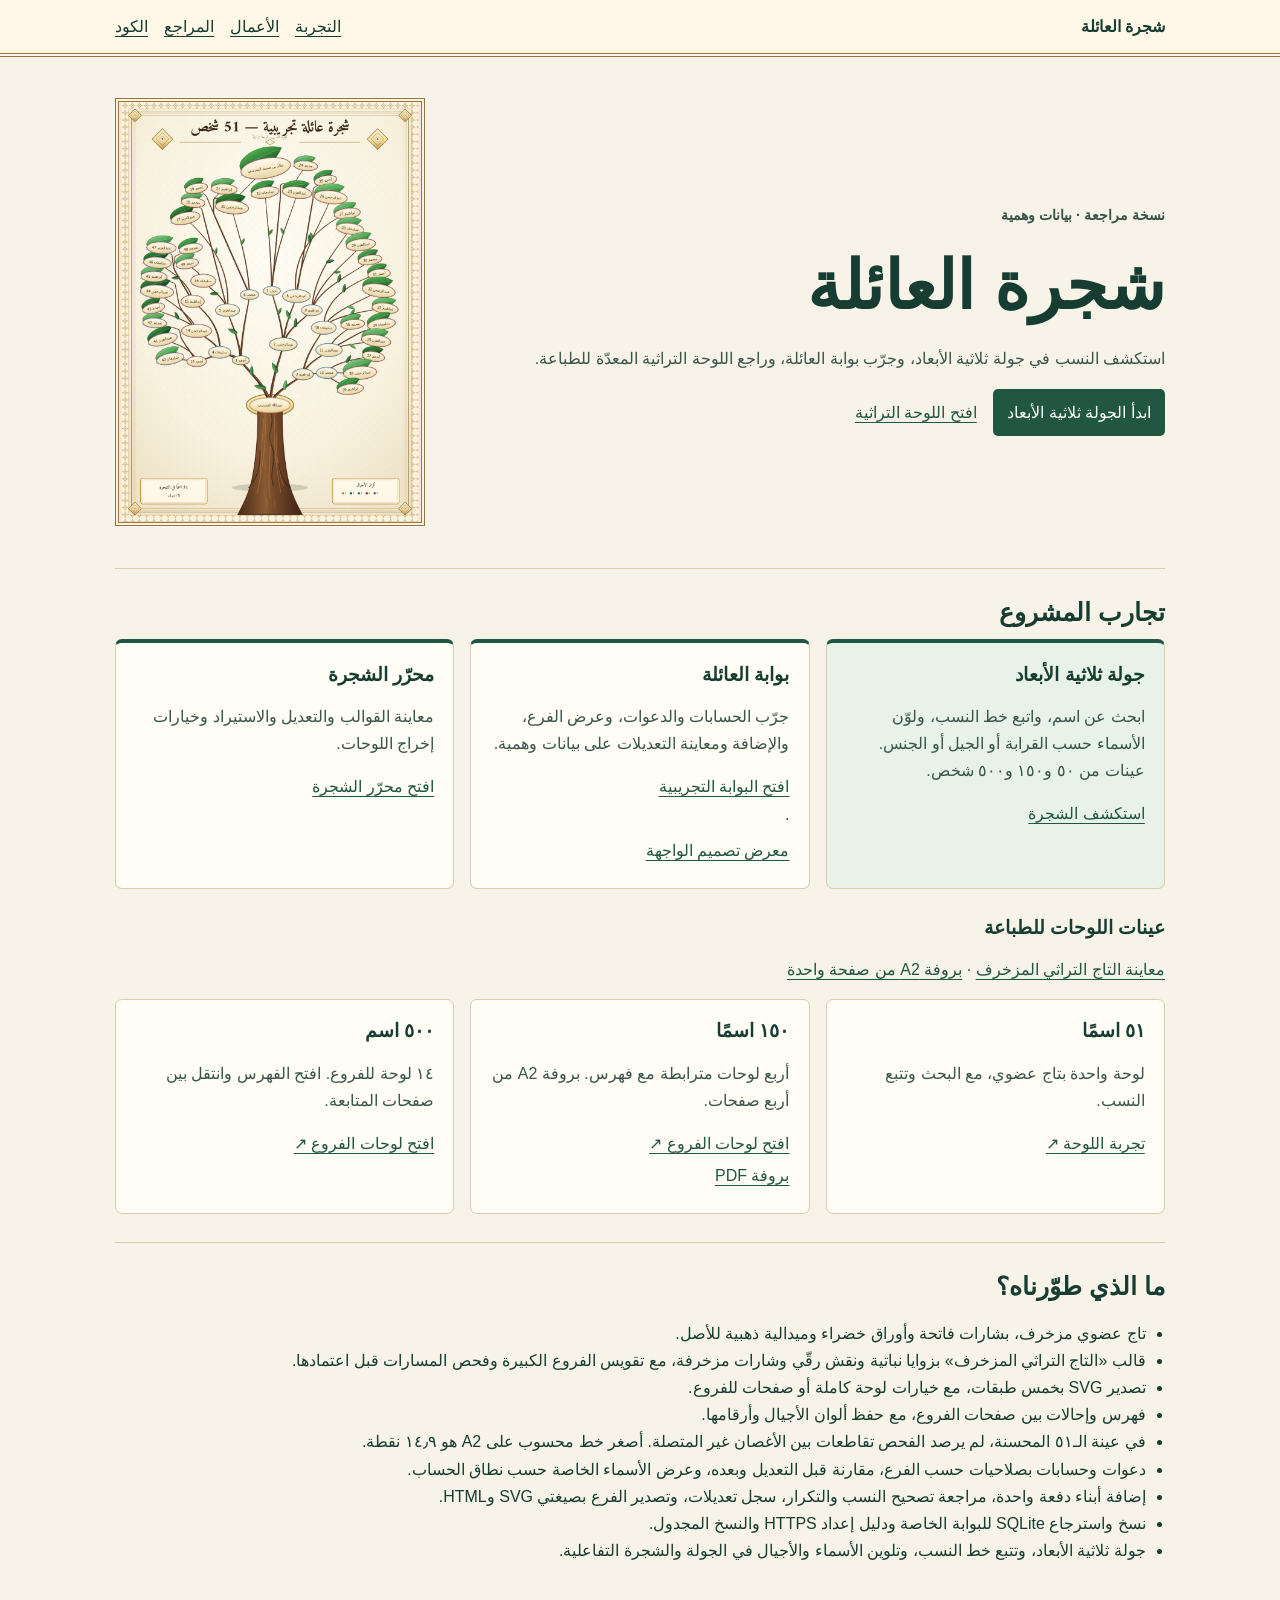
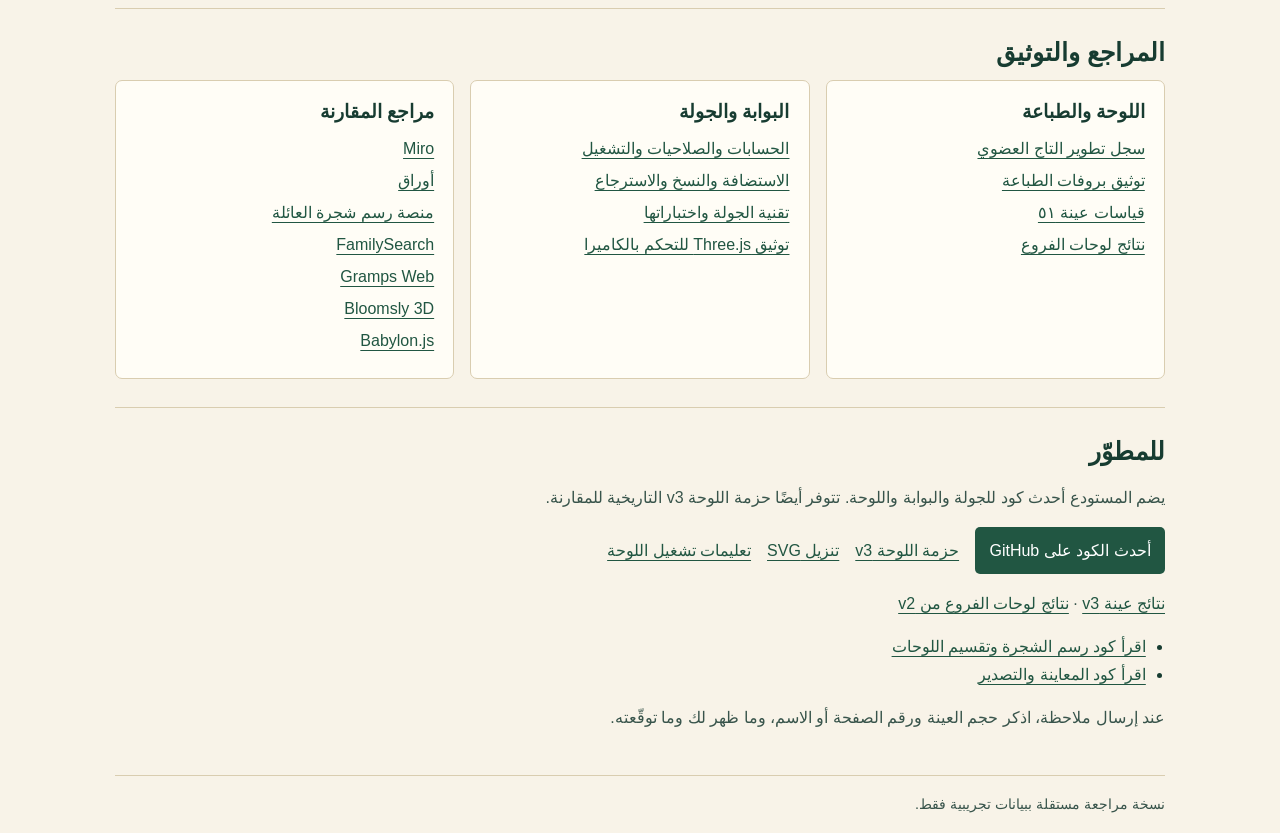
==== commit 7a004309: "Add portal design gallery and visual baselines" ====
--- a/index.html
+++ b/index.html
@@ -28,7 +28,7 @@
       <h2 id="try-title">تجارب المشروع</h2>
       <div class="cards feature-cards">
         <article><h3>جولة ثلاثية الأبعاد</h3><p>ابحث عن اسم، واتبع خط النسب، ولوّن الأسماء حسب القرابة أو الجيل أو الجنس. عينات من ٥٠ و١٥٠ و٥٠٠ شخص.</p><a href="portal/world/">استكشف الشجرة</a></article>
-        <article><h3>بوابة العائلة</h3><p>جرّب الحسابات والدعوات، وعرض الفرع، والإضافة ومعاينة التعديلات على بيانات وهمية.</p><a href="portal/preview.html">افتح البوابة التجريبية</a></article>
+        <article><h3>بوابة العائلة</h3><p>جرّب الحسابات والدعوات، وعرض الفرع، والإضافة ومعاينة التعديلات على بيانات وهمية.</p><a href="portal/preview.html">افتح البوابة التجريبية</a> · <a href="portal/design-review.html">معرض تصميم الواجهة</a></article>
         <article><h3>محرّر الشجرة</h3><p>معاينة القوالب والتعديل والاستيراد وخيارات إخراج اللوحات.</p><a href="Claud/family-tree.html">افتح محرّر الشجرة</a></article>
       </div>
       <h3 class="sample-title">عينات اللوحات للطباعة</h3>
